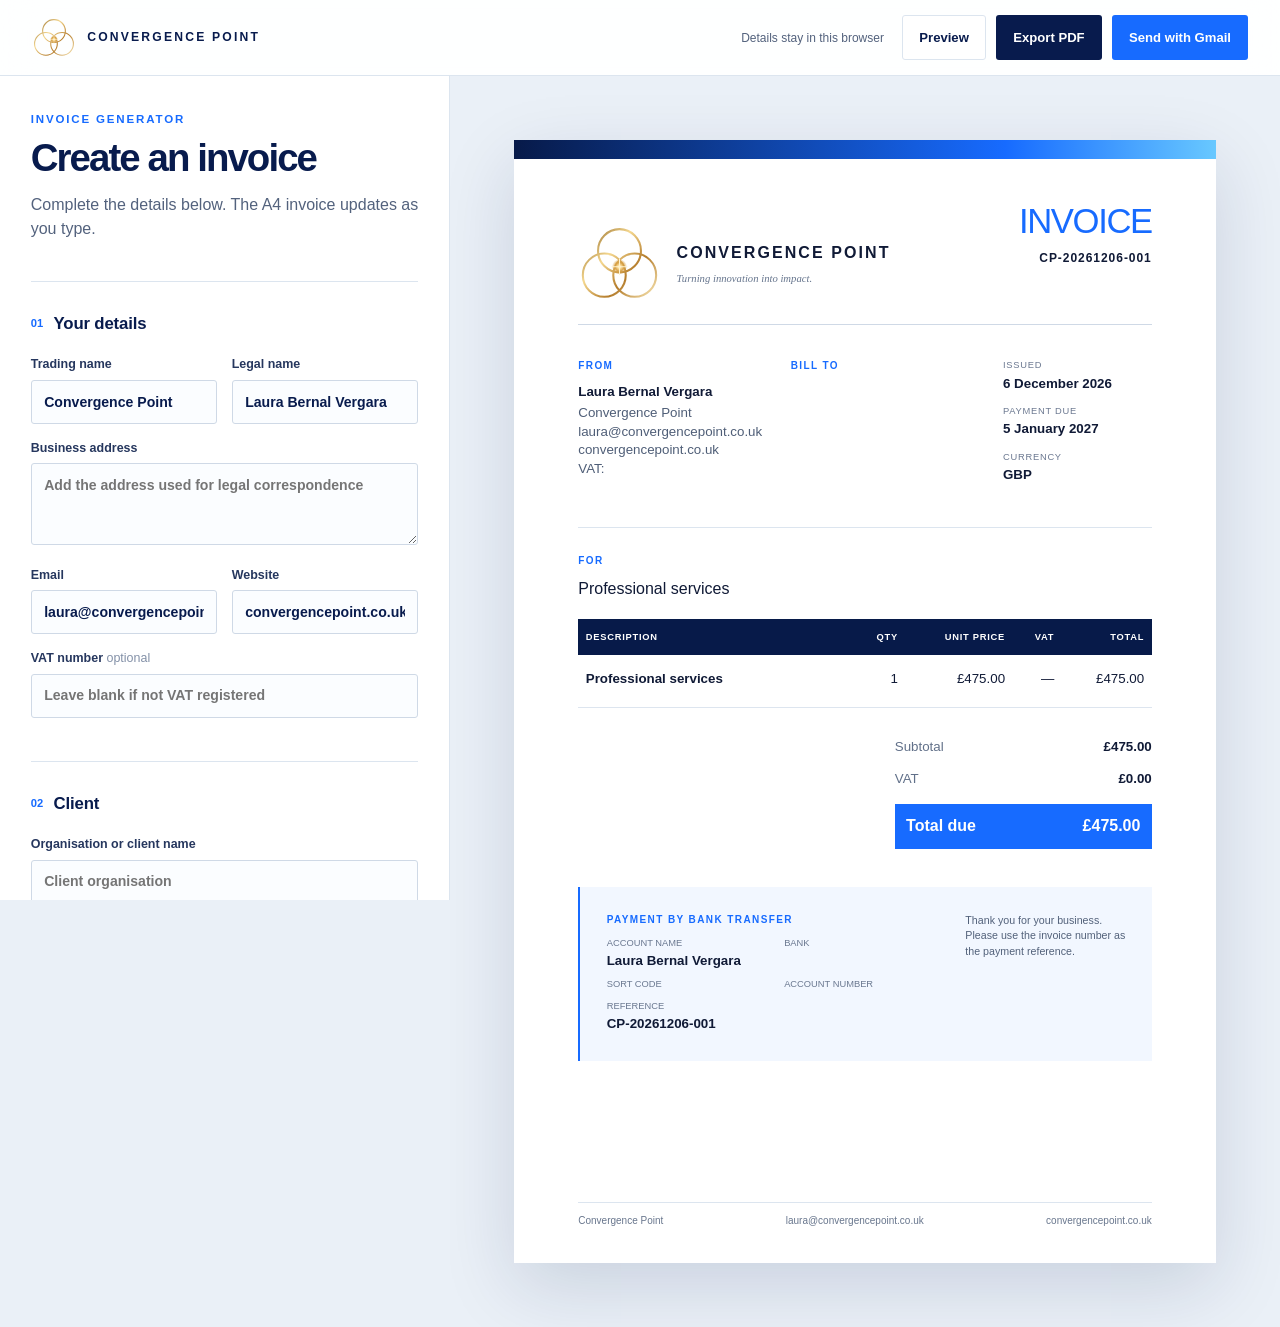
==== generateinvoice.html @ 99ea1d5d "Add branded invoice generator and logo" ====
<!doctype html>
<html lang="en">
<head>
  <meta charset="utf-8">
  <meta name="viewport" content="width=device-width, initial-scale=1">
  <meta name="description" content="Create a branded Convergence Point invoice and export it as a PDF.">
  <meta name="robots" content="noindex,nofollow">
  <title>Invoice Generator — Convergence Point</title>
  <link rel="icon" type="image/svg+xml" href="favicon.svg">
  <link rel="stylesheet" href="invoice.css">
</head>
<body>
  <header class="app-header no-print">
    <a class="app-brand" href="/" aria-label="Back to Convergence Point">
      <img src="logo-mark.svg" alt="" width="44" height="40">
      <span>Convergence Point</span>
    </a>
    <div class="header-actions">
      <span class="privacy-note">Details stay in this browser</span>
      <button class="button button-ghost" type="button" data-action="preview">Preview</button>
      <button class="button button-secondary" type="button" data-action="pdf">Export PDF</button>
      <button class="button button-primary" type="button" data-action="gmail">Send with Gmail</button>
    </div>
  </header>

  <main class="workspace">
    <aside class="editor no-print" aria-label="Invoice editor">
      <div class="editor-intro">
        <p class="eyebrow">Invoice generator</p>
        <h1>Create an invoice</h1>
        <p>Complete the details below. The A4 invoice updates as you type.</p>
      </div>

      <form id="invoice-form" novalidate>
        <section class="form-section">
          <div class="section-title"><span>01</span><h2>Your details</h2></div>
          <div class="field-grid two">
            <label>Trading name<input name="sellerTradingName" value="Convergence Point"></label>
            <label>Legal name<input name="sellerLegalName" value="Laura Bernal Vergara"></label>
          </div>
          <label>Business address<textarea name="sellerAddress" rows="3" placeholder="Add the address used for legal correspondence"></textarea></label>
          <div class="field-grid two">
            <label>Email<input name="sellerEmail" type="email" value="laura@convergencepoint.co.uk"></label>
            <label>Website<input name="sellerWebsite" value="convergencepoint.co.uk"></label>
          </div>
          <label>VAT number <span class="optional">optional</span><input name="sellerVat" placeholder="Leave blank if not VAT registered"></label>
        </section>

        <section class="form-section">
          <div class="section-title"><span>02</span><h2>Client</h2></div>
          <label>Organisation or client name<input name="clientCompany" required placeholder="Client organisation"></label>
          <div class="field-grid two">
            <label>Contact name<input name="clientName" placeholder="Contact name"></label>
            <label>Email<input name="clientEmail" type="email" placeholder="client@example.com"></label>
          </div>
          <label>Billing address<textarea name="clientAddress" rows="3" placeholder="Client billing address"></textarea></label>
        </section>

        <section class="form-section">
          <div class="section-title"><span>03</span><h2>Invoice details</h2></div>
          <div class="field-grid two">
            <label>Invoice number<input name="invoiceNumber"></label>
            <label>Currency<select name="currency"><option value="GBP">GBP — £</option><option value="EUR">EUR — €</option><option value="USD">USD — $</option></select></label>
            <label>Issue date<input name="issueDate" type="date"></label>
            <label>Payment due<input name="dueDate" type="date"></label>
          </div>
          <div class="due-shortcuts" aria-label="Due date shortcuts">
            <span>Set due date:</span>
            <button type="button" data-due-days="14">14 days</button>
            <button type="button" data-due-days="30">30 days</button>
            <button type="button" data-due-days="60">60 days</button>
          </div>
          <label>Invoice description<textarea name="invoiceDescription" rows="2" placeholder="A short description of the work or engagement"></textarea></label>
        </section>

        <section class="form-section">
          <div class="section-title item-heading"><span>04</span><h2>Items</h2><button class="text-button" type="button" data-action="add-item">+ Add item</button></div>
          <div id="item-editor" class="item-editor"></div>
        </section>

        <section class="form-section">
          <div class="section-title"><span>05</span><h2>Payment details</h2></div>
          <div class="field-grid two">
            <label>Account name<input name="bankAccountName" value="Laura Bernal Vergara"></label>
            <label>Bank name<input name="bankName" placeholder="Bank name"></label>
            <label>Sort code<input name="sortCode" inputmode="numeric" placeholder="00-00-00"></label>
            <label>Account number<input name="accountNumber" inputmode="numeric" placeholder="00000000"></label>
            <label>IBAN <span class="optional">optional</span><input name="iban"></label>
            <label>SWIFT / BIC <span class="optional">optional</span><input name="swift"></label>
          </div>
          <label>Payment reference<input name="paymentReference" placeholder="Usually the invoice number"></label>
          <label class="check-row"><input name="rememberDetails" type="checkbox"><span>Remember my business and bank details on this device</span></label>
        </section>

        <section class="form-section">
          <div class="section-title"><span>06</span><h2>Notes</h2></div>
          <label>Payment terms or note<textarea name="notes" rows="3">Thank you for your business. Please use the invoice number as the payment reference.</textarea></label>
        </section>
      </form>
    </aside>

    <section class="preview-panel" aria-label="Invoice preview">
      <button class="preview-close no-print" type="button" data-action="close-preview" aria-label="Close preview">×</button>
      <article id="invoice" class="invoice-sheet">
        <header class="invoice-header">
          <div class="invoice-brand">
            <img src="logo-mark.svg" alt="Convergence Point">
            <div><strong data-out="sellerTradingName">Convergence Point</strong><span>Turning innovation into impact.</span></div>
          </div>
          <div class="invoice-title"><p>Invoice</p><strong data-out="invoiceNumber"></strong></div>
        </header>

        <section class="invoice-parties">
          <div class="party from">
            <p class="invoice-label">From</p>
            <strong data-out="sellerLegalName">Laura Bernal Vergara</strong>
            <span data-out="sellerTradingName">Convergence Point</span>
            <span class="multiline" data-out="sellerAddress"></span>
            <span data-out="sellerEmail">laura@convergencepoint.co.uk</span>
            <span data-out="sellerWebsite">convergencepoint.co.uk</span>
            <span class="optional-output" data-out-prefix="VAT: " data-out="sellerVat"></span>
          </div>
          <div class="party bill-to">
            <p class="invoice-label">Bill to</p>
            <strong data-out="clientCompany">Client organisation</strong>
            <span data-out="clientName"></span>
            <span class="multiline" data-out="clientAddress"></span>
            <span data-out="clientEmail"></span>
          </div>
          <dl class="invoice-dates">
            <div><dt>Issued</dt><dd data-out-date="issueDate"></dd></div>
            <div><dt>Payment due</dt><dd data-out-date="dueDate"></dd></div>
            <div><dt>Currency</dt><dd data-out="currency">GBP</dd></div>
          </dl>
        </section>

        <section class="invoice-summary-copy">
          <p class="invoice-label">For</p>
          <p data-out="invoiceDescription">Professional services</p>
        </section>

        <table class="invoice-table">
          <thead><tr><th>Description</th><th>Qty</th><th>Unit price</th><th>VAT</th><th>Total</th></tr></thead>
          <tbody id="invoice-items"></tbody>
        </table>

        <section class="invoice-totals">
          <dl>
            <div><dt>Subtotal</dt><dd data-total="subtotal"></dd></div>
            <div data-tax-row><dt>VAT</dt><dd data-total="tax"></dd></div>
            <div class="grand-total"><dt>Total due</dt><dd data-total="total"></dd></div>
          </dl>
        </section>

        <section class="payment-block">
          <div>
            <p class="invoice-label">Payment by bank transfer</p>
            <dl class="bank-grid">
              <div><dt>Account name</dt><dd data-out="bankAccountName">Laura Bernal Vergara</dd></div>
              <div><dt>Bank</dt><dd data-out="bankName"></dd></div>
              <div><dt>Sort code</dt><dd data-out="sortCode"></dd></div>
              <div><dt>Account number</dt><dd data-out="accountNumber"></dd></div>
              <div class="optional-output"><dt>IBAN</dt><dd data-out="iban"></dd></div>
              <div class="optional-output"><dt>SWIFT / BIC</dt><dd data-out="swift"></dd></div>
              <div><dt>Reference</dt><dd data-out="paymentReference"></dd></div>
            </dl>
          </div>
          <p class="invoice-note multiline" data-out="notes"></p>
        </section>

        <footer class="invoice-footer">
          <span data-out="sellerTradingName">Convergence Point</span>
          <span data-out="sellerEmail">laura@convergencepoint.co.uk</span>
          <span>convergencepoint.co.uk</span>
        </footer>
      </article>
    </section>
  </main>

  <div class="toast no-print" role="status" aria-live="polite" data-toast></div>
  <dialog id="gmail-dialog" class="gmail-dialog no-print">
    <button class="dialog-close" type="button" data-action="close-dialog" aria-label="Close">×</button>
    <p class="eyebrow">One final step</p>
    <h2>Your Gmail draft is ready</h2>
    <p>For security, a website cannot attach a file directly to Gmail’s online composer. Export the invoice as a PDF, then attach that downloaded file to the prewritten draft.</p>
    <div class="dialog-actions">
      <button class="button button-secondary" type="button" data-action="pdf">1. Export PDF</button>
      <button class="button button-primary" type="button" data-action="open-gmail">2. Open Gmail draft</button>
    </div>
  </dialog>

  <script src="invoice.js"></script>
</body>
</html>
---- invoice.css ----
:root {
  --ink: #081b4d;
  --ink-soft: #53627d;
  --navy: #071a49;
  --blue: #176bff;
  --cyan: #68c8ff;
  --gold: #b88432;
  --ice: #f2f7ff;
  --paper: #fff;
  --line: #dce5ef;
  --danger: #a63232;
  --shadow: 0 24px 70px rgba(8,27,77,.14);
  --font: "Helvetica Neue", Helvetica, Arial, sans-serif;
}

* { box-sizing: border-box; }
html { background: #eaf0f7; }
body { margin: 0; min-width: 320px; color: var(--ink); background: #eaf0f7; font-family: var(--font); font-size: 16px; line-height: 1.5; -webkit-font-smoothing: antialiased; }
button, input, textarea, select { font: inherit; }
button { cursor: pointer; }

.app-header { position: sticky; z-index: 20; top: 0; min-height: 76px; padding: .85rem clamp(1rem, 2.5vw, 2.5rem); display: flex; align-items: center; justify-content: space-between; gap: 1.5rem; background: rgba(255,255,255,.94); border-bottom: 1px solid var(--line); backdrop-filter: blur(18px); }
.app-brand { display: inline-flex; align-items: center; gap: .7rem; color: var(--ink); text-decoration: none; }
.app-brand img { width: 44px; height: 40px; }
.app-brand span { font-size: .76rem; font-weight: 700; letter-spacing: .18em; text-transform: uppercase; }
.header-actions { display: flex; align-items: center; gap: .65rem; }
.privacy-note { margin-right: .5rem; color: var(--ink-soft); font-size: .75rem; }
.button { min-height: 42px; padding: .7rem 1rem; border: 1px solid transparent; border-radius: 3px; font-size: .82rem; font-weight: 750; transition: transform .16s ease, background .16s ease, border-color .16s ease; }
.button:hover { transform: translateY(-1px); }
.button-primary { color: #fff; background: var(--blue); }
.button-primary:hover { background: #0d55d7; }
.button-secondary { color: #fff; background: var(--ink); }
.button-ghost { color: var(--ink); background: #fff; border-color: var(--line); }

.workspace { min-height: calc(100vh - 76px); display: grid; grid-template-columns: minmax(340px, 450px) minmax(700px, 1fr); }
.editor { height: calc(100vh - 76px); overflow: auto; padding: 2.2rem clamp(1.25rem, 2.4vw, 2.5rem) 5rem; background: #fff; border-right: 1px solid var(--line); }
.editor-intro { margin-bottom: 2.5rem; }
.eyebrow { margin: 0 0 .65rem; color: var(--blue); font-size: .72rem; font-weight: 800; letter-spacing: .16em; text-transform: uppercase; }
.editor-intro h1 { margin: 0; font-size: clamp(2.1rem, 3vw, 3.1rem); line-height: 1; letter-spacing: -.05em; font-weight: 600; }
.editor-intro > p:last-child { margin: 1rem 0 0; color: var(--ink-soft); }
.form-section { padding: 1.8rem 0; border-top: 1px solid var(--line); }
.section-title { margin-bottom: 1.2rem; display: flex; align-items: center; gap: .65rem; }
.section-title > span { color: var(--blue); font-size: .7rem; font-weight: 800; }
.section-title h2 { margin: 0; font-size: 1.05rem; letter-spacing: -.01em; }
.item-heading .text-button { margin-left: auto; }
.field-grid { display: grid; gap: .9rem; }
.field-grid.two { grid-template-columns: 1fr 1fr; }
label { display: block; margin-bottom: .9rem; color: #26375e; font-size: .78rem; font-weight: 700; }
.optional { color: #8390a7; font-weight: 500; }
input, textarea, select { width: 100%; margin-top: .38rem; padding: .72rem .78rem; color: var(--ink); background: #fbfdff; border: 1px solid #cfd9e6; border-radius: 3px; font-size: .88rem; line-height: 1.35; outline: 0; transition: border-color .15s, box-shadow .15s; }
textarea { resize: vertical; }
input:focus, textarea:focus, select:focus { border-color: var(--blue); box-shadow: 0 0 0 3px rgba(23,107,255,.1); }
.check-row { display: flex; align-items: flex-start; gap: .6rem; margin: .3rem 0 0; font-weight: 550; }
.check-row input { width: 17px; height: 17px; margin: .15rem 0 0; }
.due-shortcuts { margin: -.15rem 0 1rem; display: flex; align-items: center; gap: .5rem; color: var(--ink-soft); font-size: .72rem; }
.due-shortcuts button, .text-button { padding: .25rem 0; color: var(--blue); background: transparent; border: 0; font-size: .75rem; font-weight: 750; }
.due-shortcuts button { padding: .25rem .45rem; border: 1px solid #d8e2ed; border-radius: 2px; }

.item-editor { display: grid; gap: .75rem; }
.item-row { padding: .9rem; background: var(--ice); border: 1px solid #dce7f4; border-radius: 4px; }
.item-row-top { display: grid; grid-template-columns: 1fr auto; gap: .5rem; }
.item-row-numbers { display: grid; grid-template-columns: .65fr 1fr .65fr; gap: .6rem; }
.remove-item { align-self: start; width: 30px; height: 30px; margin-top: 1.75rem; color: var(--danger); background: #fff; border: 1px solid #e6cccc; border-radius: 50%; font-size: 1rem; line-height: 1; }
.line-total { display: flex; justify-content: flex-end; color: var(--ink-soft); font-size: .76rem; }
.line-total strong { min-width: 100px; margin-left: .5rem; color: var(--ink); text-align: right; }

.preview-panel { min-width: 0; padding: clamp(2rem, 5vw, 5rem); display: flex; justify-content: center; align-items: flex-start; overflow: auto; }
.preview-close { display: none; }
.invoice-sheet { position: relative; width: 210mm; min-height: 297mm; padding: 17mm 17mm 14mm; color: #101a36; background: #fff; box-shadow: var(--shadow); font-size: 10pt; line-height: 1.42; }
.invoice-sheet::before { content: ""; position: absolute; top: 0; left: 0; right: 0; height: 5mm; background: linear-gradient(90deg, var(--navy), var(--blue) 70%, var(--cyan)); }
.invoice-header { min-height: 32mm; display: flex; justify-content: space-between; gap: 2rem; border-bottom: 1px solid #cfd9e6; }
.invoice-brand { display: flex; align-items: center; gap: 4mm; }
.invoice-brand img { width: 22mm; height: 20mm; }
.invoice-brand div { display: flex; flex-direction: column; }
.invoice-brand strong { font-size: 12pt; letter-spacing: .13em; text-transform: uppercase; }
.invoice-brand span { margin-top: 1.5mm; color: #66758d; font-family: Georgia, serif; font-size: 8pt; font-style: italic; }
.invoice-title { text-align: right; }
.invoice-title p { margin: 0; color: var(--blue); font-size: 26pt; line-height: 1; letter-spacing: -.04em; text-transform: uppercase; }
.invoice-title strong { display: block; margin-top: 3mm; font-size: 9pt; letter-spacing: .08em; }
.invoice-parties { padding: 9mm 0 8mm; display: grid; grid-template-columns: 1fr 1fr .8fr; gap: 7mm; border-bottom: 1px solid #dce5ef; }
.invoice-label { margin: 0 0 2.5mm; color: var(--blue); font-size: 7.5pt; font-weight: 800; letter-spacing: .14em; text-transform: uppercase; }
.party { display: flex; flex-direction: column; min-width: 0; }
.party strong { margin-bottom: .5mm; font-size: 10pt; }
.party span { color: #4f5e77; overflow-wrap: anywhere; }
.multiline { white-space: pre-line; }
.invoice-dates { margin: 0; }
.invoice-dates div { margin-bottom: 3mm; }
.invoice-dates dt { color: #6b7890; font-size: 7pt; letter-spacing: .08em; text-transform: uppercase; }
.invoice-dates dd { margin: .6mm 0 0; font-weight: 700; }
.invoice-summary-copy { min-height: 20mm; padding: 7mm 0 5mm; }
.invoice-summary-copy > p:last-child { margin: 0; font-size: 12pt; }
.invoice-table { width: 100%; border-collapse: collapse; }
.invoice-table th { padding: 3mm 2mm; color: #fff; background: var(--navy); font-size: 7pt; letter-spacing: .08em; text-align: right; text-transform: uppercase; }
.invoice-table th:first-child { width: 48%; text-align: left; }
.invoice-table td { padding: 4mm 2mm; border-bottom: 1px solid #dde5ef; text-align: right; vertical-align: top; }
.invoice-table td:first-child { text-align: left; font-weight: 650; }
.invoice-table td span { display: block; margin-top: .8mm; color: #738097; font-size: 8pt; font-weight: 400; white-space: pre-line; }
.invoice-totals { padding-top: 6mm; display: flex; justify-content: flex-end; }
.invoice-totals dl { width: 68mm; margin: 0; }
.invoice-totals dl div { display: flex; justify-content: space-between; padding: 1.8mm 0; }
.invoice-totals dt { color: #617089; }
.invoice-totals dd { margin: 0; font-weight: 700; }
.invoice-totals .grand-total { margin-top: 2mm; padding: 3mm; color: #fff; background: var(--blue); font-size: 12pt; }
.invoice-totals .grand-total dt { color: #fff; font-weight: 750; }
.payment-block { margin-top: 10mm; padding: 7mm; display: grid; grid-template-columns: 1.35fr .65fr; gap: 7mm; background: var(--ice); border-left: 2px solid var(--blue); }
.bank-grid { margin: 0; display: grid; grid-template-columns: 1fr 1fr; column-gap: 6mm; row-gap: 2mm; }
.bank-grid div { min-width: 0; }
.bank-grid dt { color: #6a7890; font-size: 7pt; text-transform: uppercase; }
.bank-grid dd { margin: .4mm 0 0; font-weight: 700; overflow-wrap: anywhere; }
.invoice-note { margin: 0; color: #52617a; font-size: 8pt; }
.invoice-footer { position: absolute; right: 17mm; bottom: 9mm; left: 17mm; padding-top: 3mm; display: flex; justify-content: space-between; color: #68768d; border-top: 1px solid #dce5ef; font-size: 7.5pt; }
.optional-output:has([data-out]:empty), span.optional-output:empty { display: none; }

.toast { position: fixed; z-index: 50; right: 1.25rem; bottom: 1.25rem; max-width: 360px; padding: .9rem 1rem; color: #fff; background: var(--navy); border-radius: 4px; box-shadow: var(--shadow); font-size: .85rem; opacity: 0; transform: translateY(12px); pointer-events: none; transition: .2s ease; }
.toast.visible { opacity: 1; transform: none; }
.gmail-dialog { max-width: 520px; padding: 2rem; color: var(--ink); border: 0; border-radius: 5px; box-shadow: 0 28px 90px rgba(7,26,73,.28); }
.gmail-dialog::backdrop { background: rgba(7,26,73,.65); backdrop-filter: blur(4px); }
.gmail-dialog h2 { margin: 0; font-size: 2rem; line-height: 1.05; letter-spacing: -.04em; }
.gmail-dialog > p:not(.eyebrow) { color: var(--ink-soft); }
.dialog-close { position: absolute; top: .7rem; right: .8rem; color: var(--ink); background: transparent; border: 0; font-size: 1.5rem; }
.dialog-actions { margin-top: 1.5rem; display: flex; gap: .7rem; }

body.preview-mode { overflow: hidden; }
body.preview-mode .preview-panel { position: fixed; z-index: 40; inset: 0; padding: 2rem; background: rgba(7,26,73,.88); }
body.preview-mode .preview-close { position: fixed; z-index: 42; top: 1rem; right: 1.2rem; display: block; width: 42px; height: 42px; color: #fff; background: rgba(255,255,255,.12); border: 1px solid rgba(255,255,255,.35); border-radius: 50%; font-size: 1.7rem; }

@media (max-width: 1120px) {
  .privacy-note { display: none; }
  .workspace { grid-template-columns: minmax(320px, 390px) minmax(600px, 1fr); }
  .preview-panel { padding: 2rem; }
}

@media (max-width: 820px) {
  .app-header { position: static; align-items: flex-start; }
  .app-brand span { display: none; }
  .header-actions { flex-wrap: wrap; justify-content: flex-end; }
  .button { min-height: 38px; padding: .55rem .7rem; }
  .workspace { display: block; }
  .editor { height: auto; border-right: 0; }
  .preview-panel { padding: 1rem; overflow: hidden; }
  .invoice-sheet { width: 210mm; transform: scale(.48); transform-origin: top left; margin-right: calc(-210mm * .52); margin-bottom: calc(-297mm * .52); }
}

@media (max-width: 520px) {
  .field-grid.two, .item-row-numbers { grid-template-columns: 1fr; }
  .header-actions .button-ghost { display: none; }
  .app-header { padding: .7rem; }
  .invoice-sheet { transform: scale(.39); margin-right: calc(-210mm * .61); margin-bottom: calc(-297mm * .61); }
  .dialog-actions { flex-direction: column; }
}

@page { size: A4; margin: 0; }
@media print {
  html, body { width: 210mm; min-width: 0; height: 297mm; background: #fff; }
  .no-print, .app-header, .editor, .preview-close { display: none !important; }
  .workspace, .preview-panel { display: block; width: auto; min-height: 0; padding: 0; overflow: visible; background: #fff; }
  .invoice-sheet { width: 210mm; min-height: 297mm; margin: 0; box-shadow: none; transform: none !important; print-color-adjust: exact; -webkit-print-color-adjust: exact; }
}
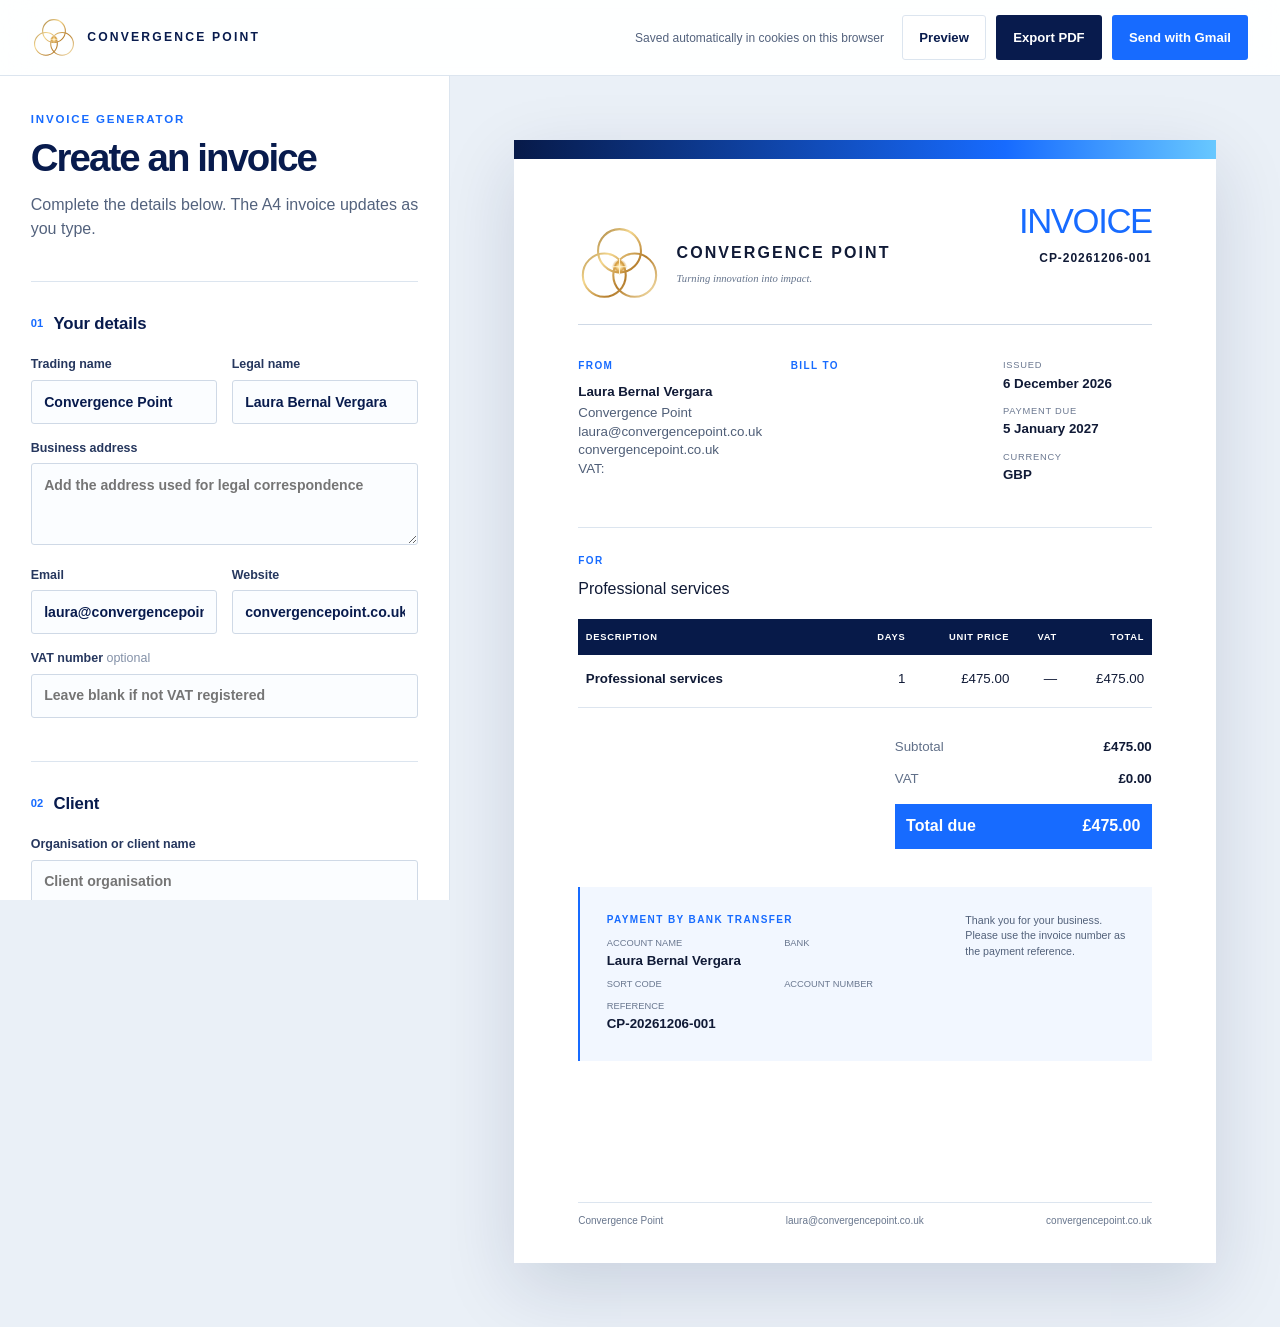
==== commit 08a811cc: "Enhance invoice persistence and time imports" ====
--- a/generateinvoice.html
+++ b/generateinvoice.html
@@ -16,7 +16,7 @@
       <span>Convergence Point</span>
     </a>
     <div class="header-actions">
-      <span class="privacy-note">Details stay in this browser</span>
+      <span class="privacy-note">Saved automatically in cookies on this browser</span>
       <button class="button button-ghost" type="button" data-action="preview">Preview</button>
       <button class="button button-secondary" type="button" data-action="pdf">Export PDF</button>
       <button class="button button-primary" type="button" data-action="gmail">Send with Gmail</button>
@@ -53,13 +53,14 @@
             <label>Contact name<input name="clientName" placeholder="Contact name"></label>
             <label>Email<input name="clientEmail" type="email" placeholder="client@example.com"></label>
           </div>
+          <label>PO number <span class="optional">optional</span><input name="poNumber" placeholder="Add the client's purchase order number when provided"></label>
           <label>Billing address<textarea name="clientAddress" rows="3" placeholder="Client billing address"></textarea></label>
         </section>
 
         <section class="form-section">
           <div class="section-title"><span>03</span><h2>Invoice details</h2></div>
           <div class="field-grid two">
-            <label>Invoice number<input name="invoiceNumber"></label>
+            <label>Invoice number<input name="invoiceNumber" readonly aria-readonly="true"></label>
             <label>Currency<select name="currency"><option value="GBP">GBP — £</option><option value="EUR">EUR — €</option><option value="USD">USD — $</option></select></label>
             <label>Issue date<input name="issueDate" type="date"></label>
             <label>Payment due<input name="dueDate" type="date"></label>
@@ -75,6 +76,26 @@
 
         <section class="form-section">
           <div class="section-title item-heading"><span>04</span><h2>Items</h2><button class="text-button" type="button" data-action="add-item">+ Add item</button></div>
+          <div class="billing-settings">
+            <label>Calculate using
+              <select name="billingUnit">
+                <option value="day" selected>Day rate</option>
+                <option value="hour">Hourly rate</option>
+              </select>
+            </label>
+            <label>Hourly rate<input name="hourlyRate" type="number" min="0" step="0.01" value="67.86"></label>
+            <label>Day rate<input name="dayRate" type="number" min="0" step="0.01" value="475"></label>
+            <label>Hours per day<input name="hoursPerDay" type="number" min="0.25" step="0.25" value="7"></label>
+          </div>
+          <div class="import-box">
+            <label>Paste hours from Excel
+              <textarea name="timeImport" rows="5" placeholder="Date&#9;Quantity (Hours)&#9;Activity&#10;21 Jul&#9;1.5&#9;Programme planning and kickoff"></textarea>
+            </label>
+            <div class="import-actions">
+              <span>Copy the Date, Quantity (Hours) and Activity columns, including or excluding the headings.</span>
+              <button class="button button-ghost" type="button" data-action="import-items">Populate items</button>
+            </div>
+          </div>
           <div id="item-editor" class="item-editor"></div>
         </section>
 
@@ -89,7 +110,7 @@
             <label>SWIFT / BIC <span class="optional">optional</span><input name="swift"></label>
           </div>
           <label>Payment reference<input name="paymentReference" placeholder="Usually the invoice number"></label>
-          <label class="check-row"><input name="rememberDetails" type="checkbox"><span>Remember my business and bank details on this device</span></label>
+          <p class="saved-note">All invoice information is saved automatically in cookies so you can return and reuse it on this browser.</p>
         </section>
 
         <section class="form-section">
@@ -130,6 +151,7 @@
           <dl class="invoice-dates">
             <div><dt>Issued</dt><dd data-out-date="issueDate"></dd></div>
             <div><dt>Payment due</dt><dd data-out-date="dueDate"></dd></div>
+            <div class="optional-output"><dt>PO number</dt><dd data-out="poNumber"></dd></div>
             <div><dt>Currency</dt><dd data-out="currency">GBP</dd></div>
           </dl>
         </section>
@@ -140,7 +162,7 @@
         </section>
 
         <table class="invoice-table">
-          <thead><tr><th>Description</th><th>Qty</th><th>Unit price</th><th>VAT</th><th>Total</th></tr></thead>
+          <thead><tr><th>Description</th><th data-quantity-heading>Days</th><th>Unit price</th><th>VAT</th><th>Total</th></tr></thead>
           <tbody id="invoice-items"></tbody>
         </table>
 
--- a/invoice.css
+++ b/invoice.css
@@ -50,6 +50,7 @@
 input, textarea, select { width: 100%; margin-top: .38rem; padding: .72rem .78rem; color: var(--ink); background: #fbfdff; border: 1px solid #cfd9e6; border-radius: 3px; font-size: .88rem; line-height: 1.35; outline: 0; transition: border-color .15s, box-shadow .15s; }
 textarea { resize: vertical; }
 input:focus, textarea:focus, select:focus { border-color: var(--blue); box-shadow: 0 0 0 3px rgba(23,107,255,.1); }
+input[readonly] { color: #5b6880; background: #eef3f8; cursor: default; }
 .check-row { display: flex; align-items: flex-start; gap: .6rem; margin: .3rem 0 0; font-weight: 550; }
 .check-row input { width: 17px; height: 17px; margin: .15rem 0 0; }
 .due-shortcuts { margin: -.15rem 0 1rem; display: flex; align-items: center; gap: .5rem; color: var(--ink-soft); font-size: .72rem; }
@@ -57,9 +58,18 @@
 .due-shortcuts button { padding: .25rem .45rem; border: 1px solid #d8e2ed; border-radius: 2px; }
 
 .item-editor { display: grid; gap: .75rem; }
+.billing-settings { margin-bottom: .9rem; padding: .9rem; display: grid; grid-template-columns: 1.2fr 1fr 1fr .8fr; gap: .6rem; background: #f8fbff; border: 1px solid #dce7f4; border-radius: 4px; }
+.billing-settings label { margin: 0; }
+.import-box { margin-bottom: .9rem; padding: .9rem; background: #fff; border: 1px dashed #aebfd2; border-radius: 4px; }
+.import-box label { margin-bottom: .65rem; }
+.import-box textarea { font-family: ui-monospace, SFMono-Regular, Menlo, Consolas, monospace; font-size: .78rem; }
+.import-actions { display: flex; align-items: center; justify-content: space-between; gap: .75rem; }
+.import-actions span { color: var(--ink-soft); font-size: .72rem; line-height: 1.4; }
+.import-actions .button { flex: 0 0 auto; }
+.saved-note { margin: .4rem 0 0; color: var(--ink-soft); font-size: .76rem; }
 .item-row { padding: .9rem; background: var(--ice); border: 1px solid #dce7f4; border-radius: 4px; }
 .item-row-top { display: grid; grid-template-columns: 1fr auto; gap: .5rem; }
-.item-row-numbers { display: grid; grid-template-columns: .65fr 1fr .65fr; gap: .6rem; }
+.item-row-numbers { display: grid; grid-template-columns: 1fr 1fr; gap: .6rem; }
 .remove-item { align-self: start; width: 30px; height: 30px; margin-top: 1.75rem; color: var(--danger); background: #fff; border: 1px solid #e6cccc; border-radius: 50%; font-size: 1rem; line-height: 1; }
 .line-total { display: flex; justify-content: flex-end; color: var(--ink-soft); font-size: .76rem; }
 .line-total strong { min-width: 100px; margin-left: .5rem; color: var(--ink); text-align: right; }
@@ -142,7 +152,8 @@
 }
 
 @media (max-width: 520px) {
-  .field-grid.two, .item-row-numbers { grid-template-columns: 1fr; }
+  .field-grid.two, .item-row-numbers, .billing-settings { grid-template-columns: 1fr; }
+  .import-actions { align-items: stretch; flex-direction: column; }
   .header-actions .button-ghost { display: none; }
   .app-header { padding: .7rem; }
   .invoice-sheet { transform: scale(.39); margin-right: calc(-210mm * .61); margin-bottom: calc(-297mm * .61); }
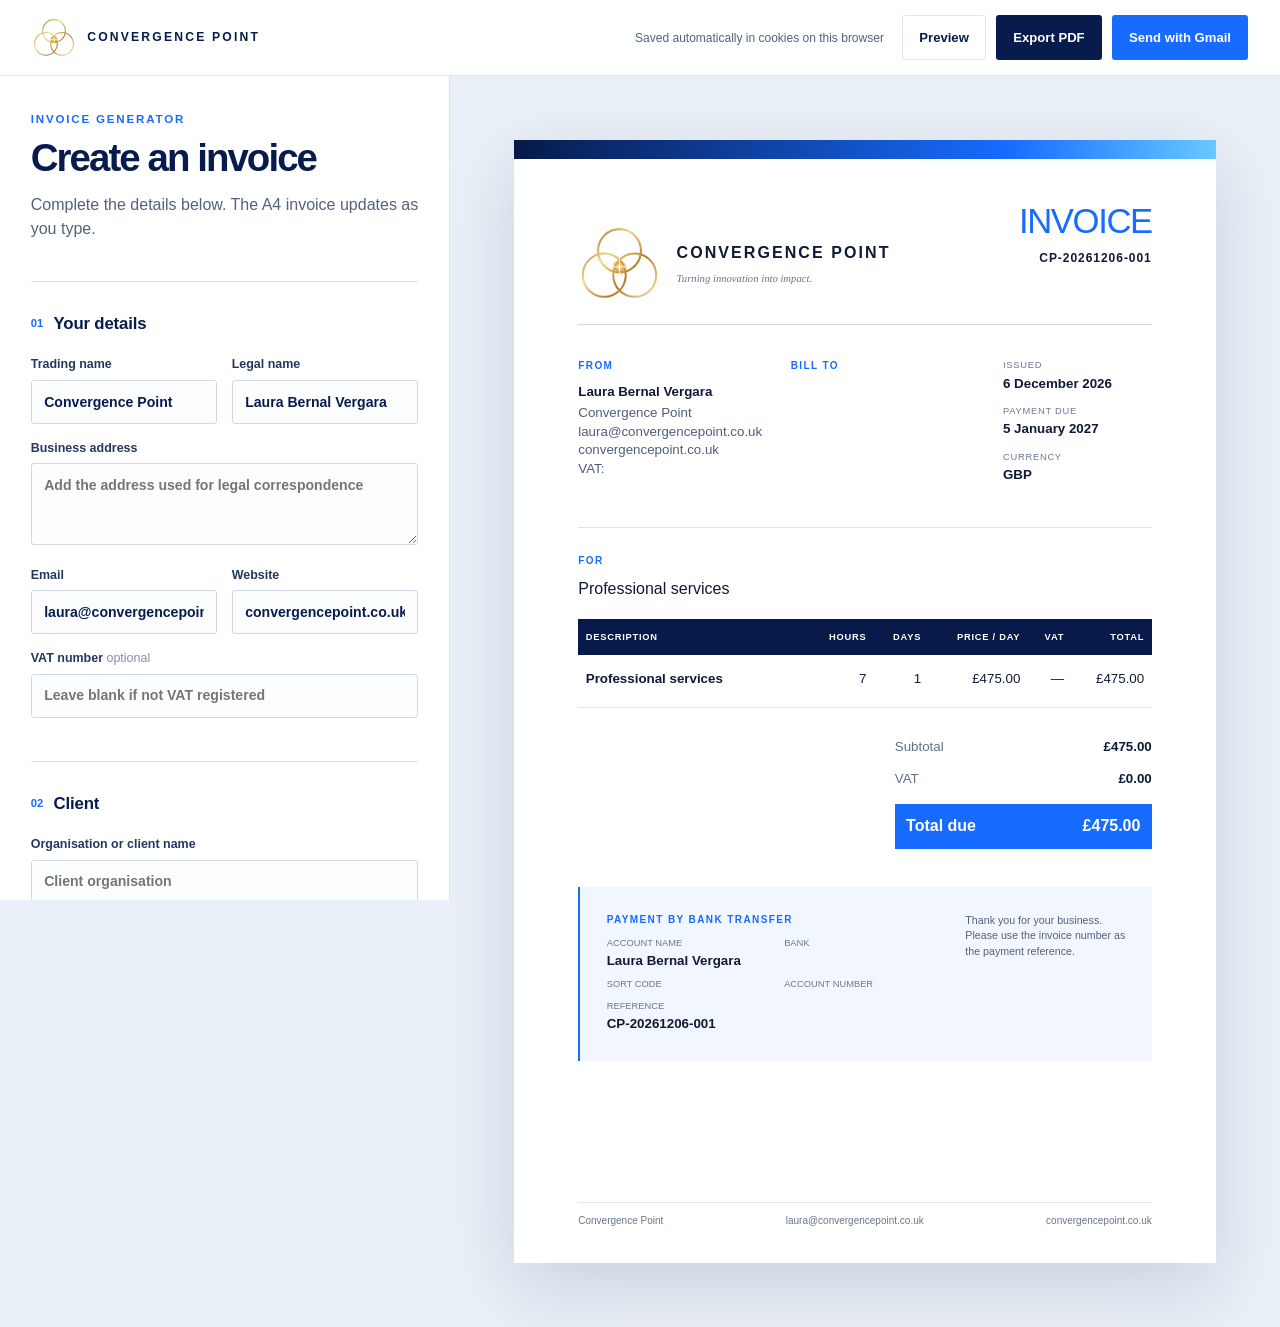
==== commit 61096470: "Clarify invoice hours and day pricing" ====
--- a/generateinvoice.html
+++ b/generateinvoice.html
@@ -77,14 +77,7 @@
         <section class="form-section">
           <div class="section-title item-heading"><span>04</span><h2>Items</h2><button class="text-button" type="button" data-action="add-item">+ Add item</button></div>
           <div class="billing-settings">
-            <label>Calculate using
-              <select name="billingUnit">
-                <option value="day" selected>Day rate</option>
-                <option value="hour">Hourly rate</option>
-              </select>
-            </label>
-            <label>Hourly rate<input name="hourlyRate" type="number" min="0" step="0.01" value="67.86"></label>
-            <label>Day rate<input name="dayRate" type="number" min="0" step="0.01" value="475"></label>
+            <label>Price per day<input name="dayRate" type="number" min="0" step="0.01" value="475"></label>
             <label>Hours per day<input name="hoursPerDay" type="number" min="0.25" step="0.25" value="7"></label>
           </div>
           <div class="import-box">
@@ -109,6 +102,7 @@
             <label>IBAN <span class="optional">optional</span><input name="iban"></label>
             <label>SWIFT / BIC <span class="optional">optional</span><input name="swift"></label>
           </div>
+          <label>Bank address <span class="optional">optional</span><textarea name="bankAddress" rows="2" placeholder="Bank address"></textarea></label>
           <label>Payment reference<input name="paymentReference" placeholder="Usually the invoice number"></label>
           <p class="saved-note">All invoice information is saved automatically in cookies so you can return and reuse it on this browser.</p>
         </section>
@@ -162,7 +156,7 @@
         </section>
 
         <table class="invoice-table">
-          <thead><tr><th>Description</th><th data-quantity-heading>Days</th><th>Unit price</th><th>VAT</th><th>Total</th></tr></thead>
+          <thead><tr><th>Description</th><th>Hours</th><th>Days</th><th>Price / day</th><th>VAT</th><th>Total</th></tr></thead>
           <tbody id="invoice-items"></tbody>
         </table>
 
@@ -180,6 +174,7 @@
             <dl class="bank-grid">
               <div><dt>Account name</dt><dd data-out="bankAccountName">Laura Bernal Vergara</dd></div>
               <div><dt>Bank</dt><dd data-out="bankName"></dd></div>
+              <div class="optional-output"><dt>Bank address</dt><dd class="multiline" data-out="bankAddress"></dd></div>
               <div><dt>Sort code</dt><dd data-out="sortCode"></dd></div>
               <div><dt>Account number</dt><dd data-out="accountNumber"></dd></div>
               <div class="optional-output"><dt>IBAN</dt><dd data-out="iban"></dd></div>
--- a/invoice.css
+++ b/invoice.css
@@ -58,7 +58,7 @@
 .due-shortcuts button { padding: .25rem .45rem; border: 1px solid #d8e2ed; border-radius: 2px; }
 
 .item-editor { display: grid; gap: .75rem; }
-.billing-settings { margin-bottom: .9rem; padding: .9rem; display: grid; grid-template-columns: 1.2fr 1fr 1fr .8fr; gap: .6rem; background: #f8fbff; border: 1px solid #dce7f4; border-radius: 4px; }
+.billing-settings { margin-bottom: .9rem; padding: .9rem; display: grid; grid-template-columns: 1fr 1fr; gap: .6rem; background: #f8fbff; border: 1px solid #dce7f4; border-radius: 4px; }
 .billing-settings label { margin: 0; }
 .import-box { margin-bottom: .9rem; padding: .9rem; background: #fff; border: 1px dashed #aebfd2; border-radius: 4px; }
 .import-box label { margin-bottom: .65rem; }
@@ -101,7 +101,7 @@
 .invoice-summary-copy > p:last-child { margin: 0; font-size: 12pt; }
 .invoice-table { width: 100%; border-collapse: collapse; }
 .invoice-table th { padding: 3mm 2mm; color: #fff; background: var(--navy); font-size: 7pt; letter-spacing: .08em; text-align: right; text-transform: uppercase; }
-.invoice-table th:first-child { width: 48%; text-align: left; }
+.invoice-table th:first-child { width: 40%; text-align: left; }
 .invoice-table td { padding: 4mm 2mm; border-bottom: 1px solid #dde5ef; text-align: right; vertical-align: top; }
 .invoice-table td:first-child { text-align: left; font-weight: 650; }
 .invoice-table td span { display: block; margin-top: .8mm; color: #738097; font-size: 8pt; font-weight: 400; white-space: pre-line; }
